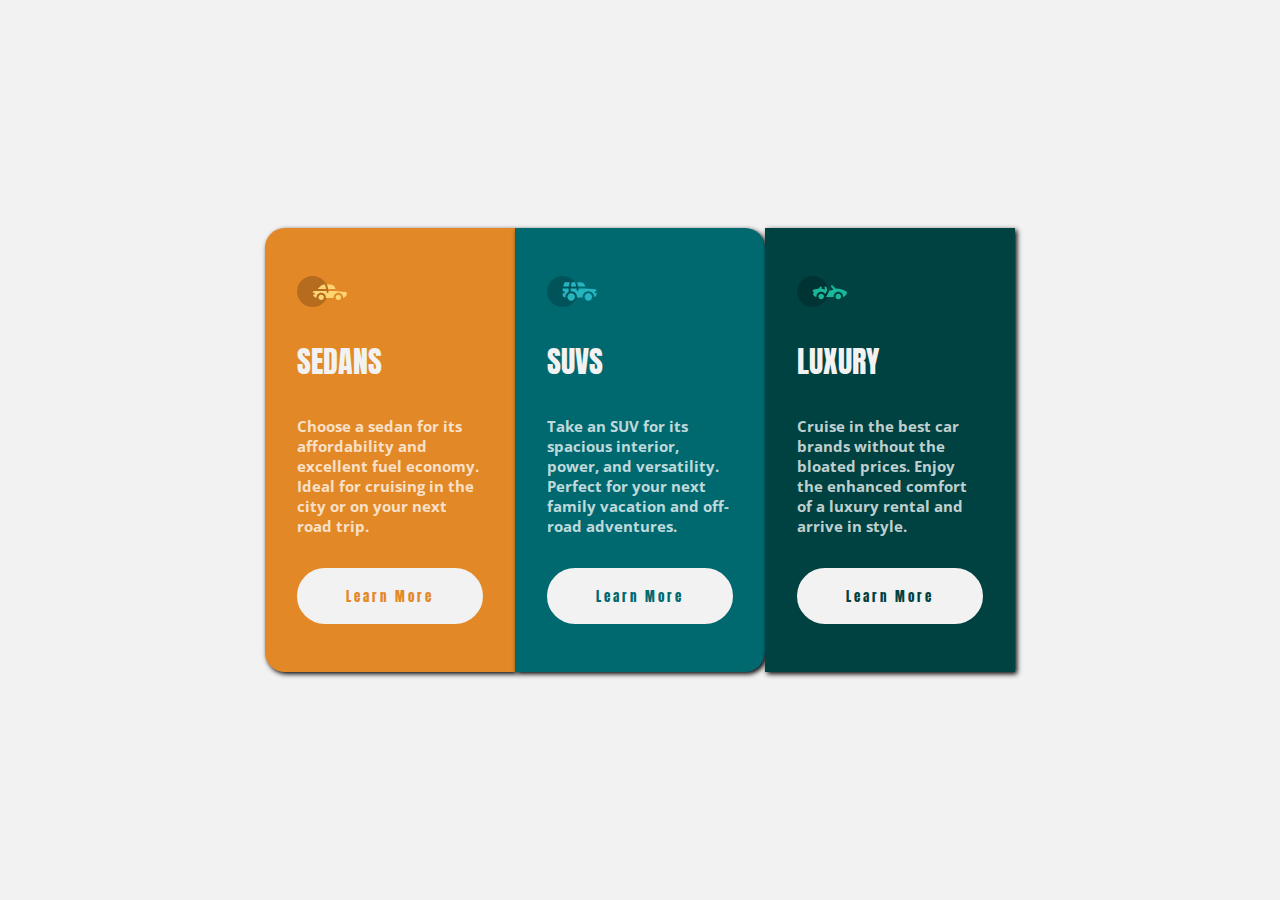
==== 3-column-preview-card-component/index.html @ 47f5a0b4 "Completed 3 Column Preview card" ====
<!DOCTYPE html>
<html lang="en">
<head>
  <meta charset="UTF-8">
  <meta name="viewport" content="width=device-width, initial-scale=1.0">
  <link rel="icon" type="image/png" sizes="32x32" href="./images/favicon-32x32.png">
  <title>3-column preview card component</title>
  <style>
    @import url('https://fonts.googleapis.com/css2?family=Anton&family=Open+Sans:wght@300&display=swap');
    *{
      box-sizing: border-box;
      padding: 0;
      margin: 0;
    }
    body{
      padding: 5rem 1rem;
      width: 100vw;
      font-size: 15px;
      display: flex;
      justify-content: center;
      align-items: center;
      flex-direction: column;
      background-color: hsl(0, 0%, 95%);
    }
    .card{
      width: 250px;
      padding: 3rem 2rem;
      display: flex;
      flex-direction: column;
      gap: 2rem;
      box-shadow: 2px 2px 5px black;
    }
    img{
      width: 50px;
    }
    .card:first-child{
      border-radius: 10px 10px 0 0;
    }
    .card:nth-last-child(2){
      border-radius: 0 0 10px 10px;
    }
    .bg_orange{
      background-color: hsl(31, 77%, 52%);
    }
    .bg_cyan{
      background-color: hsl(184, 100%, 22%);
    }
    .bg_dark_cyan{
      background-color: hsl(179, 100%, 13%);
    }
    .text_orange{
      color: hsl(31, 77%, 52%);
    }
    .text_cyan{
      color: hsl(184, 100%, 22%);
    }
    .text_dark_cyan{
      color: hsl(179, 100%, 13%);
    }
    button{
      border: 2px solid hsl(0, 0%, 95%);
      background: hsl(0, 0%, 95%);
      padding: 1rem;
      border-radius: 2rem;
      color: inherit;
      font-weight: bolder;
       font-family: 'Anton', sans-serif;
      font-weight: 400;
      letter-spacing: 3px;
    }
    button:hover{
      color: white;
      background-color: transparent;
      cursor: pointer;
    }

    @media screen and (min-width: 768px){
      body{
        height: 100vh;
        flex-direction: row;
        padding: 1rem;
      }
      .card:first-child{
        border-radius: 20px 0 0 20px;
      }
      .card:nth-last-child(2){
        border-radius: 0 20px 20px 0;
      }
    }
    p{
      color: hsla(0, 0%, 100%, 0.75);
      font-family: 'Open Sans', sans-serif;
      font-weight: 700;
      line-height: 20px;
    }
    h1.card__title{
      color: hsl(0, 0%, 95%);
      text-transform: uppercase;
      font-family: 'Anton', sans-serif;
      font-weight: 400;
    }
  </style>
</head>
<body>
  <article class="card bg_orange">
    <img src="./images/icon-sedans.svg" alt="icon-sedans">
    <h1 class="card__title">
      Sedans
    </h1>
      <p>Choose a sedan for its affordability and excellent fuel economy. Ideal for cruising in the city or on your next road trip.</p>
      <button class="text_orange">Learn More</button>
    </article>
    <article class="card bg_cyan">
      <img src="./images/icon-suvs.svg" alt="icon-suvs">
      <h1 class="card__title">
      SUVs</h1>
      <p>Take an SUV for its spacious interior, power, and versatility. Perfect for your next family vacation and off-road adventures.</p>
      <button class="text_cyan">Learn More</button>
    </article>
    <article class="card bg_dark_cyan">
      <img src="./images/icon-luxury.svg" alt="icon-luxury">
      <h1 class="card__title">
      Luxury</h1>
    <p>Cruise in the best car brands without the bloated prices. Enjoy the enhanced comfort of a luxury rental and arrive in style.</p>
    <button class="text_dark_cyan">Learn More</button>
  </article>
</body>
</html>
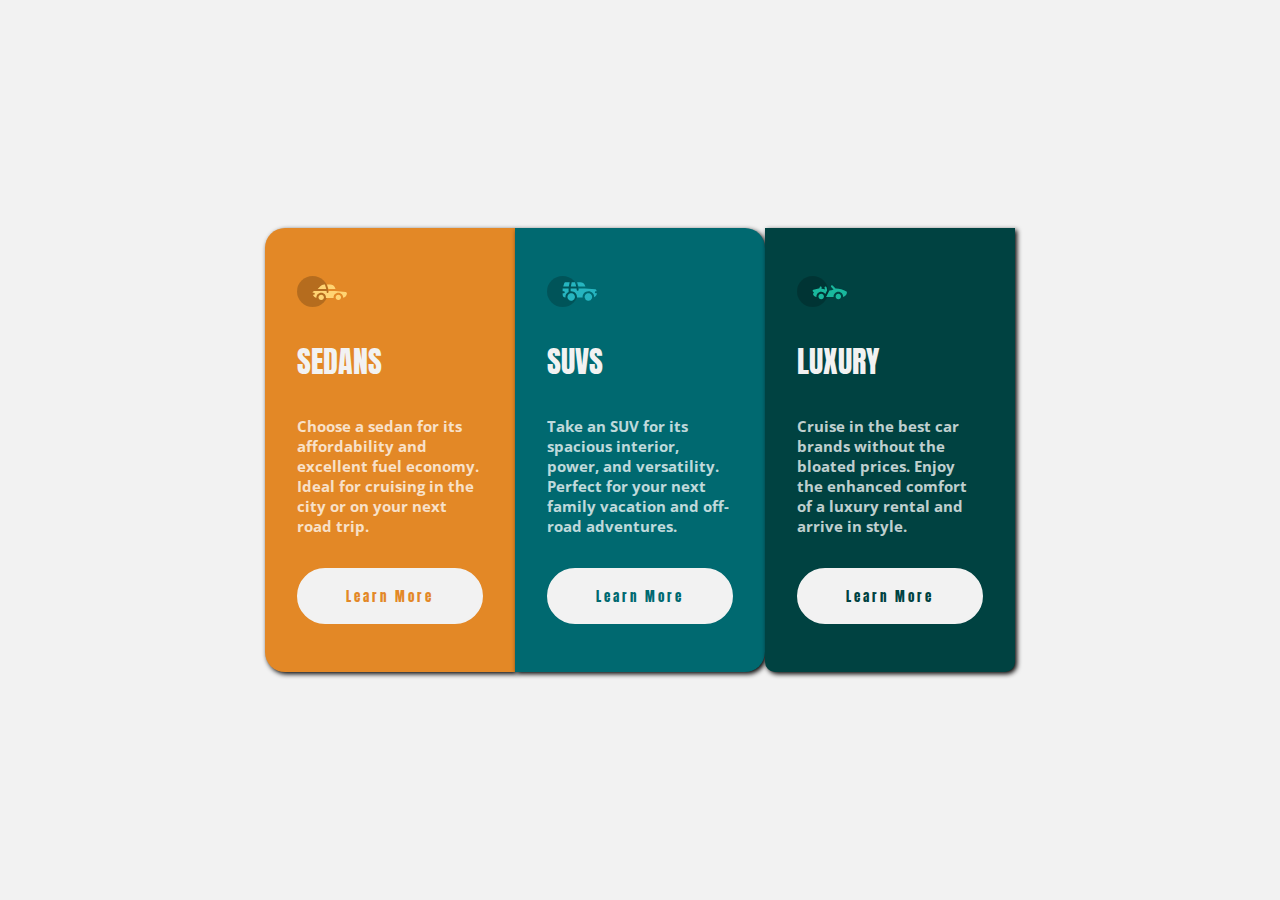
==== commit 64c375bf: "fixing minor rounded cornor error" ====
--- a/3-column-preview-card-component/index.html
+++ b/3-column-preview-card-component/index.html
@@ -36,7 +36,7 @@
     .card:first-child{
       border-radius: 10px 10px 0 0;
     }
-    .card:nth-last-child(2){
+    .card:nth-last-child(1){
       border-radius: 0 0 10px 10px;
     }
     .bg_orange{
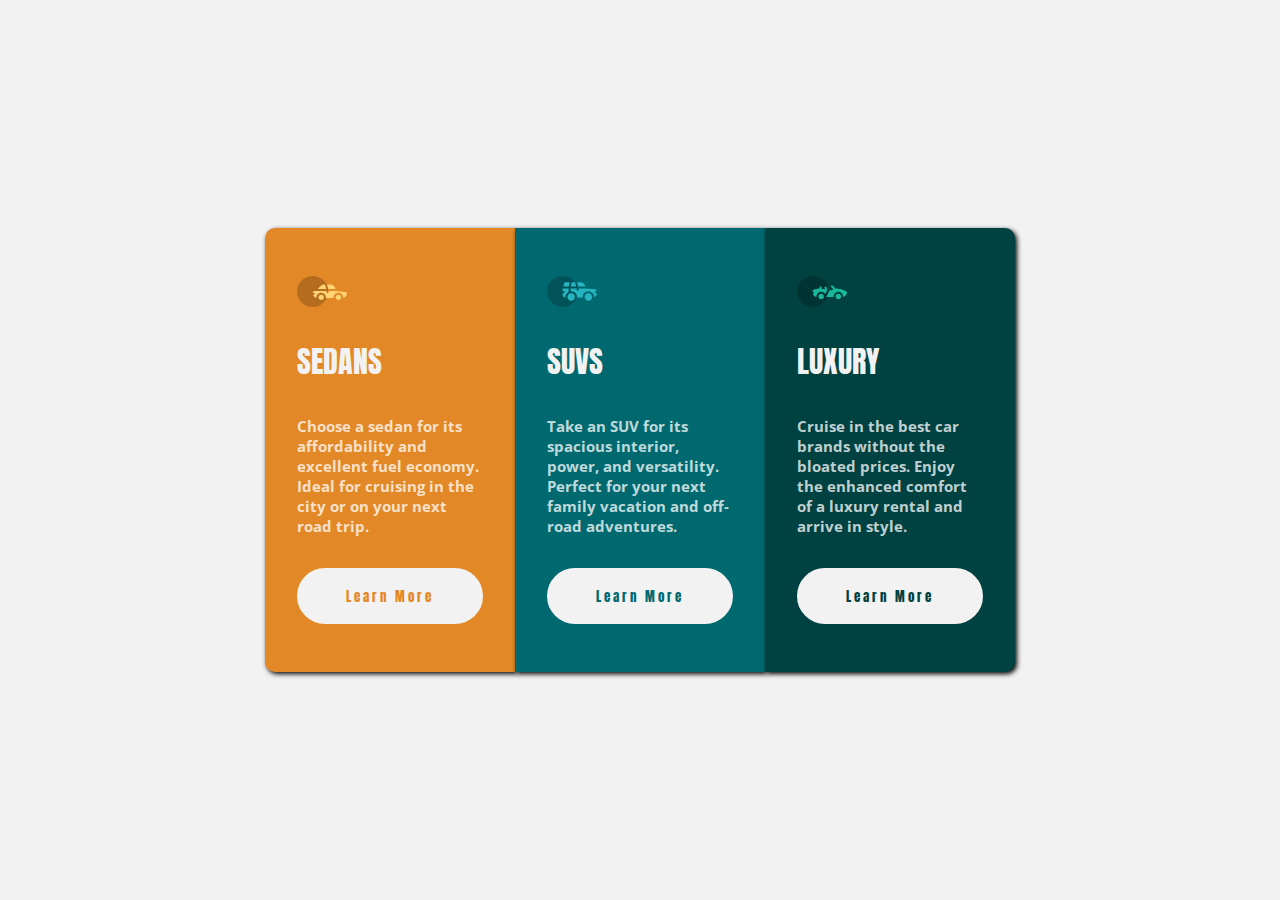
==== commit f6dc0888: "Porting the css into a seperate file" ====
--- a/3-column-preview-card-component/index.html
+++ b/3-column-preview-card-component/index.html
@@ -5,101 +5,7 @@
   <meta name="viewport" content="width=device-width, initial-scale=1.0">
   <link rel="icon" type="image/png" sizes="32x32" href="./images/favicon-32x32.png">
   <title>3-column preview card component</title>
-  <style>
-    @import url('https://fonts.googleapis.com/css2?family=Anton&family=Open+Sans:wght@300&display=swap');
-    *{
-      box-sizing: border-box;
-      padding: 0;
-      margin: 0;
-    }
-    body{
-      padding: 5rem 1rem;
-      width: 100vw;
-      font-size: 15px;
-      display: flex;
-      justify-content: center;
-      align-items: center;
-      flex-direction: column;
-      background-color: hsl(0, 0%, 95%);
-    }
-    .card{
-      width: 250px;
-      padding: 3rem 2rem;
-      display: flex;
-      flex-direction: column;
-      gap: 2rem;
-      box-shadow: 2px 2px 5px black;
-    }
-    img{
-      width: 50px;
-    }
-    .card:first-child{
-      border-radius: 10px 10px 0 0;
-    }
-    .card:nth-last-child(1){
-      border-radius: 0 0 10px 10px;
-    }
-    .bg_orange{
-      background-color: hsl(31, 77%, 52%);
-    }
-    .bg_cyan{
-      background-color: hsl(184, 100%, 22%);
-    }
-    .bg_dark_cyan{
-      background-color: hsl(179, 100%, 13%);
-    }
-    .text_orange{
-      color: hsl(31, 77%, 52%);
-    }
-    .text_cyan{
-      color: hsl(184, 100%, 22%);
-    }
-    .text_dark_cyan{
-      color: hsl(179, 100%, 13%);
-    }
-    button{
-      border: 2px solid hsl(0, 0%, 95%);
-      background: hsl(0, 0%, 95%);
-      padding: 1rem;
-      border-radius: 2rem;
-      color: inherit;
-      font-weight: bolder;
-       font-family: 'Anton', sans-serif;
-      font-weight: 400;
-      letter-spacing: 3px;
-    }
-    button:hover{
-      color: white;
-      background-color: transparent;
-      cursor: pointer;
-    }
-
-    @media screen and (min-width: 768px){
-      body{
-        height: 100vh;
-        flex-direction: row;
-        padding: 1rem;
-      }
-      .card:first-child{
-        border-radius: 20px 0 0 20px;
-      }
-      .card:nth-last-child(2){
-        border-radius: 0 20px 20px 0;
-      }
-    }
-    p{
-      color: hsla(0, 0%, 100%, 0.75);
-      font-family: 'Open Sans', sans-serif;
-      font-weight: 700;
-      line-height: 20px;
-    }
-    h1.card__title{
-      color: hsl(0, 0%, 95%);
-      text-transform: uppercase;
-      font-family: 'Anton', sans-serif;
-      font-weight: 400;
-    }
-  </style>
+  <link rel="stylesheet" href="style.css">
 </head>
 <body>
   <article class="card bg_orange">
--- a/3-column-preview-card-component/style.css
+++ b/3-column-preview-card-component/style.css
@@ -0,0 +1,93 @@
+@import url("https://fonts.googleapis.com/css2?family=Anton&family=Open+Sans:wght@300&display=swap");
+* {
+  box-sizing: border-box;
+  padding: 0;
+  margin: 0;
+}
+body {
+  padding: 5rem 1rem;
+  width: 100vw;
+  font-size: 15px;
+  display: flex;
+  justify-content: center;
+  align-items: center;
+  flex-direction: column;
+  background-color: hsl(0, 0%, 95%);
+}
+.card {
+  width: 250px;
+  padding: 3rem 2rem;
+  display: flex;
+  flex-direction: column;
+  gap: 2rem;
+  box-shadow: 2px 2px 5px black;
+}
+img {
+  width: 50px;
+}
+.card:first-child {
+  border-radius: 10px 10px 0 0;
+}
+.card:nth-last-child(1) {
+  border-radius: 0 0 10px 10px;
+}
+.bg_orange {
+  background-color: hsl(31, 77%, 52%);
+}
+.bg_cyan {
+  background-color: hsl(184, 100%, 22%);
+}
+.bg_dark_cyan {
+  background-color: hsl(179, 100%, 13%);
+}
+.text_orange {
+  color: hsl(31, 77%, 52%);
+}
+.text_cyan {
+  color: hsl(184, 100%, 22%);
+}
+.text_dark_cyan {
+  color: hsl(179, 100%, 13%);
+}
+button {
+  border: 2px solid hsl(0, 0%, 95%);
+  background: hsl(0, 0%, 95%);
+  padding: 1rem;
+  border-radius: 2rem;
+  color: inherit;
+  font-weight: bolder;
+  font-family: "Anton", sans-serif;
+  font-weight: 400;
+  letter-spacing: 3px;
+}
+button:hover {
+  color: white;
+  background-color: transparent;
+  cursor: pointer;
+}
+
+@media screen and (min-width: 768px) {
+  body {
+    height: 100vh;
+    flex-direction: row;
+    padding: 1rem;
+  }
+  .card:first-child {
+    border-radius: 10px 0 0 10px;
+  }
+  .card:nth-last-child(1) {
+    border-radius: 0 10px 10px 0;
+  }
+}
+p {
+  color: hsla(0, 0%, 100%, 0.75);
+  font-family: "Open Sans", sans-serif;
+  font-weight: 700;
+  line-height: 20px;
+}
+h1.card__title {
+  color: hsl(0, 0%, 95%);
+  text-transform: uppercase;
+  font-family: "Anton", sans-serif;
+  font-weight: 400;
+}
